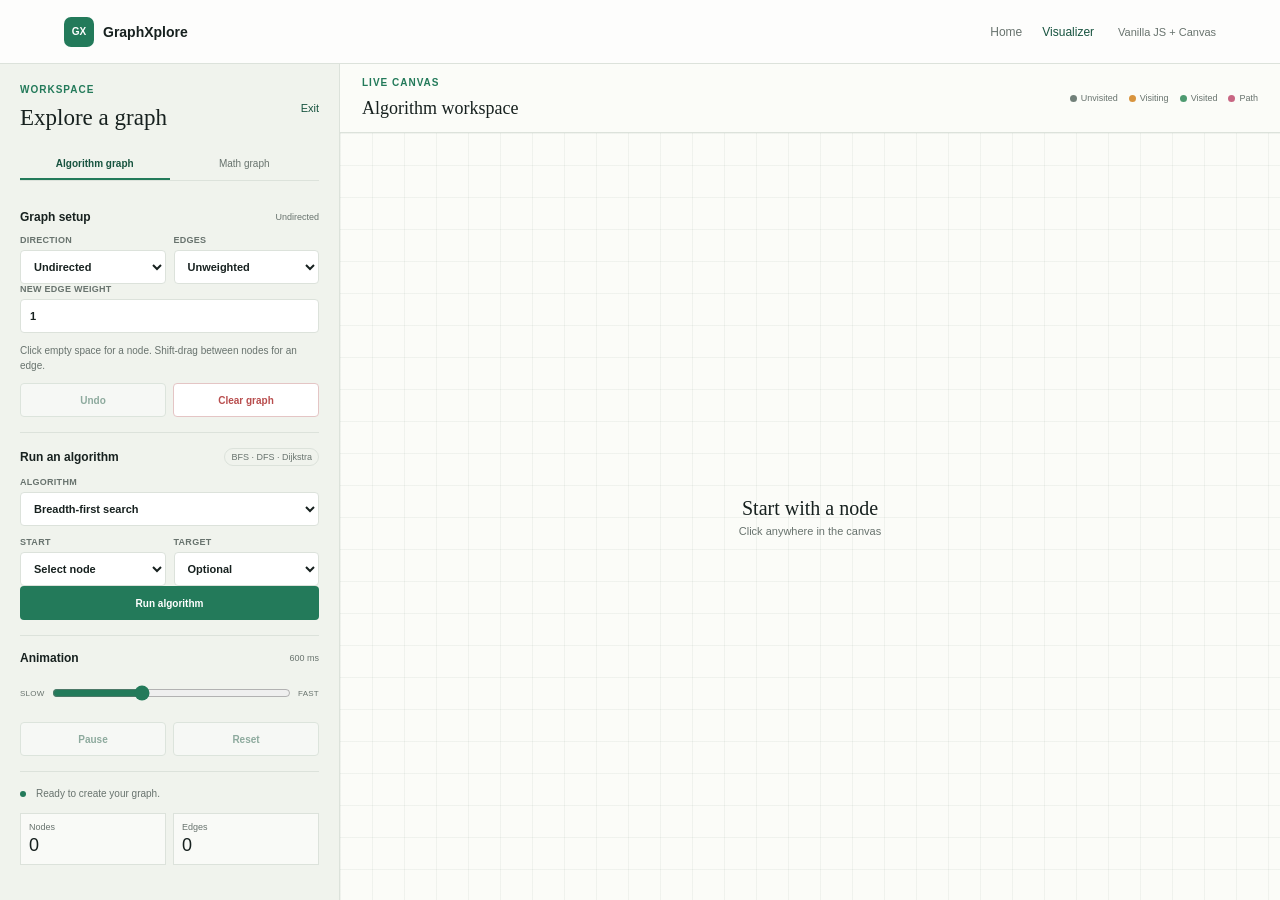
==== visualizer.html @ 520ca56a "feat: added visualizer page" ====
<!DOCTYPE html>
<html lang="en">
<head>
    <meta charset="UTF-8">
    <meta name="viewport" content="width=device-width, initial-scale=1.0">
    <meta name="description" content="Build graphs and explore algorithms with GraphXplore.">
    <title>GraphXplore | Visualizer</title>
    <link rel="stylesheet" href="./style.css">
</head>
<body class="workspace-page">
    <header class="topbar">
        <a class="brand" href="./index.html"><span class="brand-mark">GX</span><span>GraphXplore</span></a>
        <nav class="topnav" aria-label="Primary navigation"><a href="./index.html">Home</a><a class="active" href="./visualizer.html">Visualizer</a></nav>
        <span class="topbar-note">Vanilla JS + Canvas</span>
    </header>
    <main class="workspace">
        <aside class="control-panel">
            <div class="workspace-heading"><div><p class="eyebrow">Workspace</p><h1>Explore a graph</h1></div><a class="text-link" href="./index.html">Exit</a></div>
            <div class="mode-tabs" role="tablist" aria-label="Graph mode"><button id="algorithmMode" class="mode-tab active" role="tab">Algorithm graph</button><button id="mathMode" class="mode-tab" role="tab">Math graph</button></div>
            <section id="algorithmControls" class="control-section">
                <div class="section-title"><h2>Graph setup</h2><span id="graphModeLabel">Undirected</span></div>
                <div class="control-grid two"><label>Direction<select id="graphType"><option value="undirected">Undirected</option><option value="directed">Directed</option></select></label><label>Edges<select id="weightedGraph"><option value="no">Unweighted</option><option value="yes">Weighted</option></select></label></div>
                <label class="compact-label">New edge weight<input id="edgeWeight" type="number" min="1" value="1"></label>
                <p class="hint">Click empty space for a node. Shift-drag between nodes for an edge.</p>
                <div class="button-row"><button id="undoAction" class="btn btn-quiet" disabled>Undo</button><button id="clearGraph" class="btn btn-danger">Clear graph</button></div>
            </section>
            <section id="edgeEditor" class="control-section hidden"><div class="section-title"><h2>Selected edge</h2><button id="deleteSelection" class="icon-button" title="Delete selection" aria-label="Delete selection">×</button></div><p id="selectedEdgeLabel" class="selection-label">Select an edge on the canvas.</p><label class="compact-label">Custom weight<input id="selectedEdgeWeight" type="number" min="1" step="1"></label><button id="saveEdgeWeight" class="btn btn-primary">Save weight</button></section>
            <section id="algorithmSection" class="control-section"><div class="section-title"><h2>Run an algorithm</h2><span class="pill">BFS · DFS · Dijkstra</span></div><label class="compact-label">Algorithm<select id="algorithm"><option value="bfs">Breadth-first search</option><option value="dfs">Depth-first search</option><option value="dijkstra">Dijkstra shortest path</option></select></label><div class="control-grid two"><label>Start<select id="startNode"><option value="">Select node</option></select></label><label id="targetGroup">Target<select id="targetNode"><option value="">Optional</option></select></label></div><button id="runAlgorithm" class="btn btn-primary">Run algorithm</button></section>
            <section class="control-section"><div class="section-title"><h2>Animation</h2><span id="speedValue">600 ms</span></div><label class="range-label"><span>Slow</span><input id="speedSlider" type="range" min="100" max="1500" step="50" value="600"><span>Fast</span></label><div class="button-row"><button id="pauseResume" class="btn btn-quiet" disabled>Pause</button><button id="resetVisualization" class="btn btn-quiet" disabled>Reset</button></div></section>
            <section id="mathControls" class="control-section hidden"><div class="section-title"><h2>Equation plot</h2><span class="pill">No eval()</span></div><label class="compact-label">Equation<input id="equationInput" type="text" value="y = x^2" placeholder="y = sin(x)"></label><div class="control-grid two"><label>X min<input id="xMinInput" type="number" value="-5" step="any"></label><label>X max<input id="xMaxInput" type="number" value="5" step="any"></label></div><div class="control-grid two"><label>Y min<input id="yMinInput" type="number" placeholder="Auto" step="any"></label><label>Y max<input id="yMaxInput" type="number" placeholder="Auto" step="any"></label></div><label class="compact-label">Sample step<input id="stepInput" type="number" value="0.25" min="0.01" step="any"></label><div class="button-row"><button id="generateMathGraph" class="btn btn-primary">Plot equation</button><button id="createAlgorithmGraph" class="btn btn-quiet">Create algorithm graph</button></div></section>
            <section class="status-section"><div class="status-line"><span class="status-dot"></span><span id="statusMessage">Ready to create your graph.</span></div><div class="statistics"><div><span>Nodes</span><strong id="nodeCount">0</strong></div><div><span>Edges</span><strong id="edgeCount">0</strong></div></div></section>
        </aside>
        <section class="canvas-area"><div class="canvas-header"><div><p class="eyebrow">Live canvas</p><h2 id="canvasTitle">Algorithm workspace</h2></div><div class="legend"><span><i class="legend-dot unvisited"></i>Unvisited</span><span><i class="legend-dot visiting"></i>Visiting</span><span><i class="legend-dot visited"></i>Visited</span><span><i class="legend-dot path"></i>Path</span></div></div><div class="canvas-container"><canvas id="graphCanvas"></canvas><div id="emptyMessage" class="empty-message"><strong>Start with a node</strong><span>Click anywhere in the canvas</span></div></div></section>
    </main>
    <script type="module" src="./js/main.js"></script>
</body>
</html>
---- style.css ----
:root {
    --ink: #17211f;
    --muted: #68736e;
    --paper: #f5f6f1;
    --white: #ffffff;
    --line: #dce2db;
    --green: #237a5a;
    --green-dark: #17533f;
    --orange: #d77845;
    --red: #b84d4d;
    --canvas: #fbfcf8;
}

* { box-sizing: border-box; }
html, body { min-height: 100%; margin: 0; }
body { color: var(--ink); background: var(--paper); font-family: "Trebuchet MS", "Segoe UI", sans-serif; }
a { color: inherit; text-decoration: none; }
button, input, select { font: inherit; }
button, a { -webkit-tap-highlight-color: transparent; }

.topbar { height: 64px; display: flex; align-items: center; justify-content: space-between; padding: 0 clamp(16px, 5vw, 72px); border-bottom: 1px solid var(--line); background: rgba(255, 255, 255, .8); }
.brand { display: inline-flex; align-items: center; gap: 9px; font-size: 14px; font-weight: 700; }
.brand-mark { display: grid; place-items: center; width: 30px; height: 30px; border-radius: 7px; color: var(--white); background: var(--green); font-size: 10px; }
.topbar-note { color: var(--muted); font-size: 11px; }
.topnav { display: flex; gap: 20px; margin-left: auto; margin-right: 24px; color: var(--muted); font-size: 12px; }
.topnav a:hover, .topnav a.active, .text-link { color: var(--green-dark); }

.home-main { width: min(1080px, calc(100% - 32px)); min-height: calc(100vh - 118px); margin: auto; display: grid; grid-template-columns: minmax(0, 1.3fr) minmax(260px, .7fr); align-items: center; gap: clamp(32px, 7vw, 80px); }
.eyebrow { margin: 0 0 10px; color: var(--green); font-size: 10px; font-weight: 700; letter-spacing: .1em; text-transform: uppercase; }
.intro-copy h1 { max-width: 600px; margin: 0 0 18px; font-family: Georgia, serif; font-size: clamp(46px, 7vw, 76px); font-weight: 400; line-height: 1; }
.intro-copy h1 em { color: var(--green); font-style: normal; }
.intro-text { max-width: 510px; margin: 0 0 28px; color: var(--muted); font-size: 15px; line-height: 1.55; }
.home-actions { display: grid; gap: 10px; max-width: 560px; }
.home-card { display: grid; grid-template-columns: 34px 1fr 24px; align-items: center; gap: 12px; min-height: 76px; padding: 14px 16px; border: 1px solid var(--line); transition: transform .16s ease, box-shadow .16s ease; }
.home-card:hover { transform: translateX(4px); box-shadow: 0 10px 24px rgba(27, 47, 39, .08); }
.primary-card { color: var(--white); background: var(--green-dark); border-color: var(--green-dark); }
.secondary-card { background: var(--white); }
.card-number { align-self: start; color: var(--orange); font-family: Georgia, serif; font-size: 13px; }
.home-card strong, .home-card small { display: block; }
.home-card strong { margin-bottom: 4px; font-size: 14px; }
.home-card small { opacity: .7; font-size: 11px; }
.card-arrow { font-size: 20px; text-align: right; }
.home-note { padding: 26px; background: #e7eee5; border-top: 3px solid var(--orange); }
.home-note h2 { margin: 0 0 12px; font-family: Georgia, serif; font-size: 26px; font-weight: 400; line-height: 1.1; }
.home-note p:last-child { margin: 0; color: var(--muted); font-size: 12px; line-height: 1.55; }
.mini-graph { position: relative; height: 140px; margin-bottom: 24px; }
.mini-node { position: absolute; z-index: 1; display: grid; place-items: center; width: 32px; height: 32px; border: 3px solid var(--green); border-radius: 50%; color: var(--green-dark); background: #f7fbf4; font-size: 11px; font-weight: 700; }
.node-a { left: 4%; top: 45%; } .node-b { left: 36%; top: 9%; } .node-c { right: 3%; top: 31%; } .node-d { left: 57%; bottom: 2%; }
.line { position: absolute; height: 2px; transform-origin: left center; background: var(--green); opacity: .55; }
.line-a { width: 108px; left: 16%; top: 49%; transform: rotate(-33deg); } .line-b { width: 118px; left: 46%; top: 35%; transform: rotate(55deg); }
.home-footer { display: flex; justify-content: space-between; width: min(1080px, calc(100% - 32px)); margin: auto; padding: 14px 0; border-top: 1px solid var(--line); color: var(--muted); font-size: 10px; }

.workspace-page { height: 100vh; overflow: hidden; }
.workspace { height: calc(100vh - 64px); display: grid; grid-template-columns: minmax(290px, 340px) 1fr; }
.control-panel { overflow-y: auto; padding: 20px; background: #f0f3ed; border-right: 1px solid var(--line); }
.workspace-heading, .section-title, .canvas-header, .status-line { display: flex; align-items: center; justify-content: space-between; gap: 10px; }
.workspace-heading { margin-bottom: 18px; }
.workspace-heading h1 { margin: 0; font-family: Georgia, serif; font-size: 23px; font-weight: 400; }
.text-link { font-size: 11px; }
.mode-tabs { display: grid; grid-template-columns: 1fr 1fr; margin-bottom: 14px; border-bottom: 1px solid var(--line); }
.mode-tab { padding: 9px 3px; border: 0; border-bottom: 2px solid transparent; color: var(--muted); background: transparent; cursor: pointer; font-size: 10px; }
.mode-tab.active { border-bottom-color: var(--green); color: var(--green-dark); font-weight: 700; }
.control-section { padding: 15px 0; border-bottom: 1px solid var(--line); }
.section-title { margin-bottom: 11px; }
.section-title h2 { margin: 0; font-size: 12px; }
.section-title > span { color: var(--muted); font-size: 9px; }
.pill { padding: 3px 6px; border: 1px solid var(--line); border-radius: 99px; }
.control-grid { display: grid; gap: 8px; }
.control-grid.two { grid-template-columns: 1fr 1fr; }
label { display: block; color: var(--muted); font-size: 9px; font-weight: 700; letter-spacing: .03em; text-transform: uppercase; }
select, input { width: 100%; min-height: 34px; margin-top: 5px; padding: 7px 9px; border: 1px solid var(--line); border-radius: 4px; outline: 0; color: var(--ink); background: var(--white); font-size: 11px; text-transform: none; }
select:focus, input:focus { border-color: var(--green); box-shadow: 0 0 0 2px rgba(35, 122, 90, .12); }
.compact-label { margin-bottom: 11px; }
.hint, .selection-label { margin: 10px 0; color: var(--muted); font-size: 10px; line-height: 1.45; }
.selection-label { margin-top: -3px; }
.button-row { display: flex; gap: 7px; }
.btn { min-height: 34px; padding: 7px 10px; border: 1px solid transparent; border-radius: 4px; cursor: pointer; font-size: 10px; font-weight: 700; }
.btn:disabled { opacity: .45; cursor: not-allowed; }
.btn-primary { width: 100%; color: var(--white); background: var(--green); }
.btn-primary:hover { background: var(--green-dark); }
.btn-quiet { flex: 1; color: var(--green-dark); border-color: #c4d2c8; background: var(--white); }
.btn-danger { flex: 1; color: var(--red); border-color: #e4c5c5; background: var(--white); }
.icon-button { border: 0; color: var(--red); background: transparent; cursor: pointer; font-size: 19px; line-height: 1; }
.range-label { display: flex; align-items: center; gap: 7px; margin-bottom: 12px; color: var(--muted); font-size: 8px; font-weight: 400; }
.range-label input { margin: 0; accent-color: var(--green); }
.status-section { padding-top: 15px; }
.status-line { justify-content: flex-start; color: var(--muted); font-size: 10px; line-height: 1.4; }
.status-dot { width: 6px; height: 6px; flex: 0 0 6px; border-radius: 50%; background: var(--green); }
.statistics { display: grid; grid-template-columns: 1fr 1fr; gap: 7px; margin-top: 12px; }
.statistics div { padding: 8px; border: 1px solid var(--line); background: rgba(255, 255, 255, .6); }
.statistics span, .statistics strong { display: block; }
.statistics span { margin-bottom: 3px; color: var(--muted); font-size: 9px; }
.statistics strong { font-size: 18px; font-weight: 400; }

.canvas-area { min-width: 0; display: flex; flex-direction: column; background: var(--canvas); }
.canvas-header { min-height: 68px; padding: 13px 22px; border-bottom: 1px solid var(--line); }
.canvas-header h2 { margin: 0; font-family: Georgia, serif; font-size: 18px; font-weight: 400; }
.legend { display: flex; flex-wrap: wrap; gap: 11px; color: var(--muted); font-size: 9px; }
.legend span { display: flex; align-items: center; gap: 4px; }
.legend-dot { width: 7px; height: 7px; border-radius: 50%; }
.unvisited { background: #718079; } .visiting { background: #d8943e; } .visited { background: #4d9a70; } .path { background: #c86683; }
.canvas-container { position: relative; flex: 1; min-height: 0; background-color: var(--canvas); background-image: linear-gradient(rgba(64, 92, 75, .06) 1px, transparent 1px), linear-gradient(90deg, rgba(64, 92, 75, .06) 1px, transparent 1px); background-size: 32px 32px; }
.canvas-container canvas { display: block; width: 100%; height: 100%; cursor: crosshair; }
.empty-message { position: absolute; top: 50%; left: 50%; display: grid; gap: 5px; transform: translate(-50%, -50%); pointer-events: none; color: var(--muted); text-align: center; }
.empty-message strong { color: var(--ink); font-family: Georgia, serif; font-size: 20px; font-weight: 400; }
.empty-message span { font-size: 11px; }
.hidden { display: none !important; }

@media (max-width: 820px) {
    .home-main { grid-template-columns: 1fr; padding: 45px 0 24px; }
    .home-note { max-width: 540px; }
    .workspace-page { height: auto; overflow: auto; }
    .workspace { height: auto; grid-template-columns: 1fr; }
    .control-panel { border-right: 0; border-bottom: 1px solid var(--line); }
    .canvas-area { height: 70vh; min-height: 480px; }
    .topbar-note { display: none; }
}

@media (max-width: 520px) {
    .topnav { gap: 12px; margin-right: 0; }
    .home-main, .home-footer { width: calc(100% - 24px); }
    .intro-copy h1 { font-size: 50px; }
    .home-footer span:last-child { display: none; }
    .control-panel { padding: 16px 14px; }
    .canvas-header { align-items: flex-start; flex-direction: column; padding: 13px 14px; }
    .legend { gap: 8px; }
}
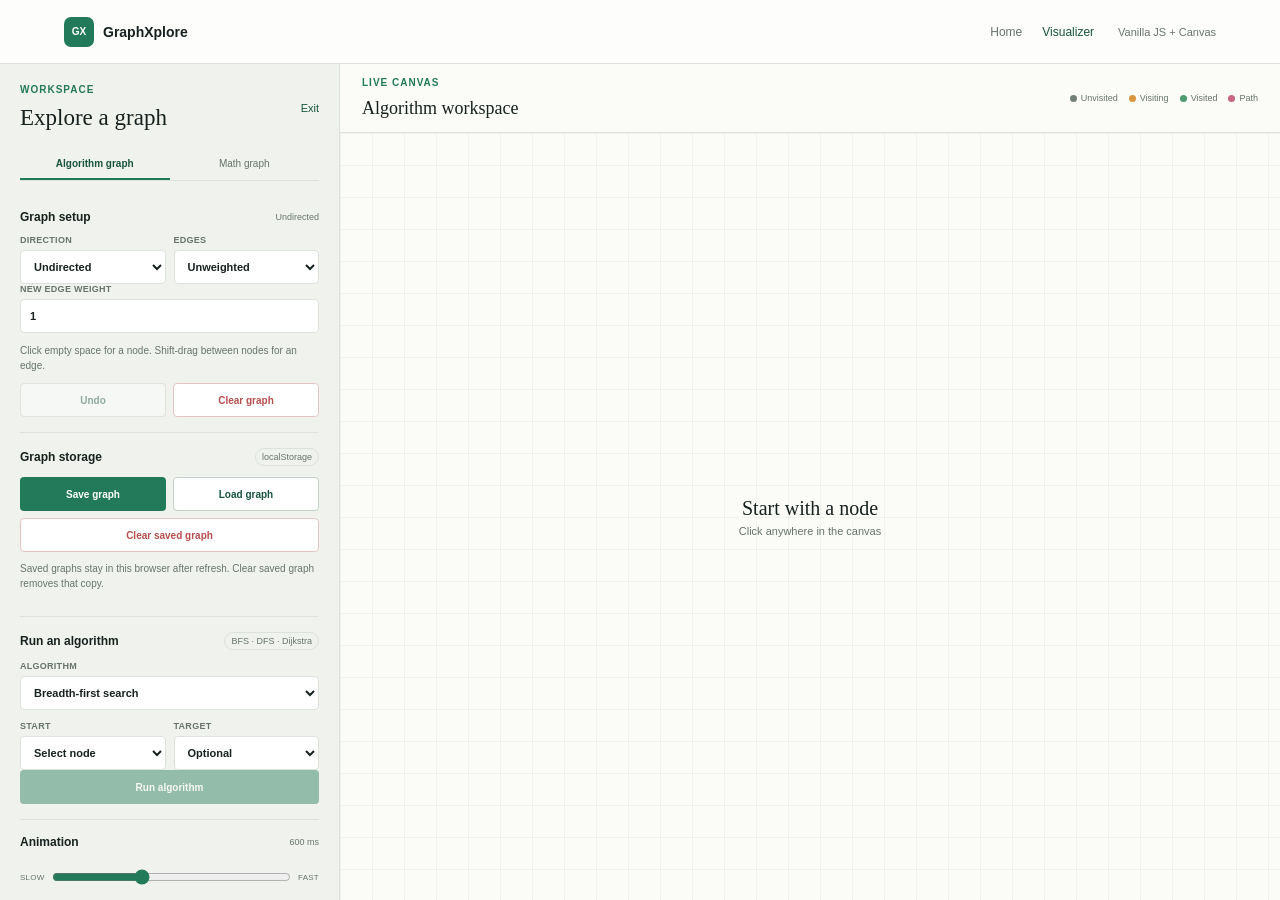
==== commit 46b57437: "feat: add localStorage persistence and improve UI spacing" ====
--- a/visualizer.html
+++ b/visualizer.html
@@ -8,6 +8,7 @@
     <link rel="stylesheet" href="./style.css">
 </head>
 <body class="workspace-page">
+    <div id="storageToast" class="storage-toast hidden" role="status" aria-live="polite" aria-atomic="true"></div>
     <header class="topbar">
         <a class="brand" href="./index.html"><span class="brand-mark">GX</span><span>GraphXplore</span></a>
         <nav class="topnav" aria-label="Primary navigation"><a href="./index.html">Home</a><a class="active" href="./visualizer.html">Visualizer</a></nav>
@@ -24,6 +25,40 @@
                 <p class="hint">Click empty space for a node. Shift-drag between nodes for an edge.</p>
                 <div class="button-row"><button id="undoAction" class="btn btn-quiet" disabled>Undo</button><button id="clearGraph" class="btn btn-danger">Clear graph</button></div>
             </section>
+
+            <section class="control-section">
+
+                <div class="section-title">
+                    <h2>Graph storage</h2>
+                    <span class="pill">localStorage</span>
+                </div>
+
+                <div class="button-row storage-actions">
+                    <button
+                        id="saveGraph"
+                        class="btn btn-primary">
+                        Save graph
+                    </button>
+
+                    <button
+                        id="loadGraph"
+                        class="btn btn-quiet">
+                        Load graph
+                    </button>
+                </div>
+
+                <button
+                    id="clearSavedGraph"
+                    class="btn btn-danger">
+                    Clear saved graph
+                </button>
+
+                <p class="hint">
+                    Saved graphs stay in this browser after refresh. Clear saved graph removes that copy.
+                </p>
+
+            </section>
+
             <section id="edgeEditor" class="control-section hidden"><div class="section-title"><h2>Selected edge</h2><button id="deleteSelection" class="icon-button" title="Delete selection" aria-label="Delete selection">×</button></div><p id="selectedEdgeLabel" class="selection-label">Select an edge on the canvas.</p><label class="compact-label">Custom weight<input id="selectedEdgeWeight" type="number" min="1" step="1"></label><button id="saveEdgeWeight" class="btn btn-primary">Save weight</button></section>
             <section id="algorithmSection" class="control-section"><div class="section-title"><h2>Run an algorithm</h2><span class="pill">BFS · DFS · Dijkstra</span></div><label class="compact-label">Algorithm<select id="algorithm"><option value="bfs">Breadth-first search</option><option value="dfs">Depth-first search</option><option value="dijkstra">Dijkstra shortest path</option></select></label><div class="control-grid two"><label>Start<select id="startNode"><option value="">Select node</option></select></label><label id="targetGroup">Target<select id="targetNode"><option value="">Optional</option></select></label></div><button id="runAlgorithm" class="btn btn-primary">Run algorithm</button></section>
             <section class="control-section"><div class="section-title"><h2>Animation</h2><span id="speedValue">600 ms</span></div><label class="range-label"><span>Slow</span><input id="speedSlider" type="range" min="100" max="1500" step="50" value="600"><span>Fast</span></label><div class="button-row"><button id="pauseResume" class="btn btn-quiet" disabled>Pause</button><button id="resetVisualization" class="btn btn-quiet" disabled>Reset</button></div></section>
--- a/style.css
+++ b/style.css
@@ -80,6 +80,11 @@
 .btn-primary:hover { background: var(--green-dark); }
 .btn-quiet { flex: 1; color: var(--green-dark); border-color: #c4d2c8; background: var(--white); }
 .btn-danger { flex: 1; color: var(--red); border-color: #e4c5c5; background: var(--white); }
+#clearSavedGraph { width: 100%; margin-top: 7px; }
+.storage-actions .btn { flex: 1; }
+.storage-actions .btn-primary { width: auto; }
+.storage-toast { position: fixed; z-index: 10; top: 76px; right: 20px; max-width: min(360px, calc(100vw - 32px)); padding: 12px 16px; border: 1px solid #b9d1c2; color: var(--green-dark); background: var(--white); box-shadow: 0 3px 12px rgba(23, 33, 31, .12); font-size: 12px; line-height: 1.4; }
+.storage-toast.error { border-color: #e4c5c5; color: var(--red); }
 .icon-button { border: 0; color: var(--red); background: transparent; cursor: pointer; font-size: 19px; line-height: 1; }
 .range-label { display: flex; align-items: center; gap: 7px; margin-bottom: 12px; color: var(--muted); font-size: 8px; font-weight: 400; }
 .range-label input { margin: 0; accent-color: var(--green); }
@@ -122,6 +127,7 @@
     .intro-copy h1 { font-size: 50px; }
     .home-footer span:last-child { display: none; }
     .control-panel { padding: 16px 14px; }
+    .storage-toast { top: 72px; right: 12px; }
     .canvas-header { align-items: flex-start; flex-direction: column; padding: 13px 14px; }
     .legend { gap: 8px; }
 }
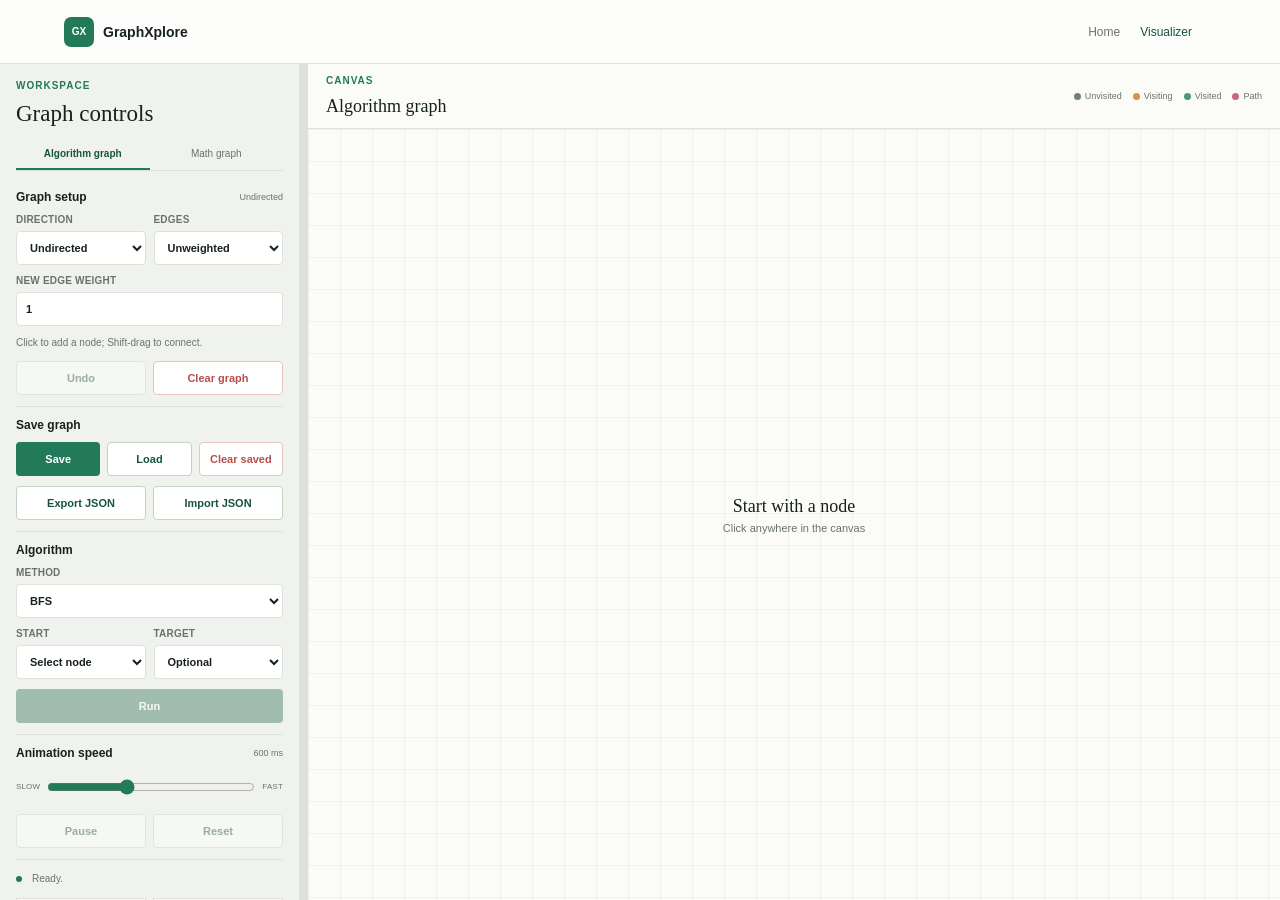
==== commit 52b853a0: "feat: improve UI/UX and add JSON import export" ====
--- a/visualizer.html
+++ b/visualizer.html
@@ -12,60 +12,42 @@
     <header class="topbar">
         <a class="brand" href="./index.html"><span class="brand-mark">GX</span><span>GraphXplore</span></a>
         <nav class="topnav" aria-label="Primary navigation"><a href="./index.html">Home</a><a class="active" href="./visualizer.html">Visualizer</a></nav>
-        <span class="topbar-note">Vanilla JS + Canvas</span>
+        <!-- <span class="topbar-note">Vanilla JS + Canvas</span> -->
     </header>
     <main class="workspace">
-        <aside class="control-panel">
-            <div class="workspace-heading"><div><p class="eyebrow">Workspace</p><h1>Explore a graph</h1></div><a class="text-link" href="./index.html">Exit</a></div>
+        <aside id="controlPanel" class="control-panel">
+            <div class="workspace-heading"><div><p class="eyebrow">Workspace</p><h1>Graph controls</h1></div></div>
             <div class="mode-tabs" role="tablist" aria-label="Graph mode"><button id="algorithmMode" class="mode-tab active" role="tab">Algorithm graph</button><button id="mathMode" class="mode-tab" role="tab">Math graph</button></div>
             <section id="algorithmControls" class="control-section">
                 <div class="section-title"><h2>Graph setup</h2><span id="graphModeLabel">Undirected</span></div>
                 <div class="control-grid two"><label>Direction<select id="graphType"><option value="undirected">Undirected</option><option value="directed">Directed</option></select></label><label>Edges<select id="weightedGraph"><option value="no">Unweighted</option><option value="yes">Weighted</option></select></label></div>
                 <label class="compact-label">New edge weight<input id="edgeWeight" type="number" min="1" value="1"></label>
-                <p class="hint">Click empty space for a node. Shift-drag between nodes for an edge.</p>
+                <p class="hint">Click to add a node; Shift-drag to connect.</p>
                 <div class="button-row"><button id="undoAction" class="btn btn-quiet" disabled>Undo</button><button id="clearGraph" class="btn btn-danger">Clear graph</button></div>
             </section>
 
-            <section class="control-section">
-
-                <div class="section-title">
-                    <h2>Graph storage</h2>
-                    <span class="pill">localStorage</span>
+            <section id="storageSection" class="control-section">
+                <div class="section-title"><h2>Save graph</h2></div>
+                <div class="button-row storage-actions">
+                    <button id="saveGraph" class="btn btn-primary">Save</button>
+                    <button id="loadGraph" class="btn btn-quiet">Load</button>
+                    <button id="clearSavedGraph" class="btn btn-danger">Clear saved</button>
                 </div>
-
                 <div class="button-row storage-actions">
-                    <button
-                        id="saveGraph"
-                        class="btn btn-primary">
-                        Save graph
-                    </button>
-
-                    <button
-                        id="loadGraph"
-                        class="btn btn-quiet">
-                        Load graph
-                    </button>
+                    <button id="exportGraphJson" class="btn btn-quiet">Export JSON</button>
+                    <button id="importGraphJson" class="btn btn-quiet">Import JSON</button>
+                    <input id="importGraphFile" class="file-input-hidden" type="file" accept=".json,application/json" aria-label="Choose graph JSON file">
                 </div>
-
-                <button
-                    id="clearSavedGraph"
-                    class="btn btn-danger">
-                    Clear saved graph
-                </button>
-
-                <p class="hint">
-                    Saved graphs stay in this browser after refresh. Clear saved graph removes that copy.
-                </p>
-
             </section>
 
             <section id="edgeEditor" class="control-section hidden"><div class="section-title"><h2>Selected edge</h2><button id="deleteSelection" class="icon-button" title="Delete selection" aria-label="Delete selection">×</button></div><p id="selectedEdgeLabel" class="selection-label">Select an edge on the canvas.</p><label class="compact-label">Custom weight<input id="selectedEdgeWeight" type="number" min="1" step="1"></label><button id="saveEdgeWeight" class="btn btn-primary">Save weight</button></section>
-            <section id="algorithmSection" class="control-section"><div class="section-title"><h2>Run an algorithm</h2><span class="pill">BFS · DFS · Dijkstra</span></div><label class="compact-label">Algorithm<select id="algorithm"><option value="bfs">Breadth-first search</option><option value="dfs">Depth-first search</option><option value="dijkstra">Dijkstra shortest path</option></select></label><div class="control-grid two"><label>Start<select id="startNode"><option value="">Select node</option></select></label><label id="targetGroup">Target<select id="targetNode"><option value="">Optional</option></select></label></div><button id="runAlgorithm" class="btn btn-primary">Run algorithm</button></section>
-            <section class="control-section"><div class="section-title"><h2>Animation</h2><span id="speedValue">600 ms</span></div><label class="range-label"><span>Slow</span><input id="speedSlider" type="range" min="100" max="1500" step="50" value="600"><span>Fast</span></label><div class="button-row"><button id="pauseResume" class="btn btn-quiet" disabled>Pause</button><button id="resetVisualization" class="btn btn-quiet" disabled>Reset</button></div></section>
-            <section id="mathControls" class="control-section hidden"><div class="section-title"><h2>Equation plot</h2><span class="pill">No eval()</span></div><label class="compact-label">Equation<input id="equationInput" type="text" value="y = x^2" placeholder="y = sin(x)"></label><div class="control-grid two"><label>X min<input id="xMinInput" type="number" value="-5" step="any"></label><label>X max<input id="xMaxInput" type="number" value="5" step="any"></label></div><div class="control-grid two"><label>Y min<input id="yMinInput" type="number" placeholder="Auto" step="any"></label><label>Y max<input id="yMaxInput" type="number" placeholder="Auto" step="any"></label></div><label class="compact-label">Sample step<input id="stepInput" type="number" value="0.25" min="0.01" step="any"></label><div class="button-row"><button id="generateMathGraph" class="btn btn-primary">Plot equation</button><button id="createAlgorithmGraph" class="btn btn-quiet">Create algorithm graph</button></div></section>
-            <section class="status-section"><div class="status-line"><span class="status-dot"></span><span id="statusMessage">Ready to create your graph.</span></div><div class="statistics"><div><span>Nodes</span><strong id="nodeCount">0</strong></div><div><span>Edges</span><strong id="edgeCount">0</strong></div></div></section>
+            <section id="algorithmSection" class="control-section"><div class="section-title"><h2>Algorithm</h2></div><label class="compact-label">Method<select id="algorithm"><option value="bfs">BFS</option><option value="dfs">DFS</option><option value="dijkstra">Dijkstra shortest path</option></select></label><div class="control-grid two"><label>Start<select id="startNode"><option value="">Select node</option></select></label><label id="targetGroup">Target<select id="targetNode"><option value="">Optional</option></select></label></div><button id="runAlgorithm" class="btn btn-primary">Run</button></section>
+            <section id="animationSection" class="control-section"><div class="section-title"><h2>Animation speed</h2><span id="speedValue">600 ms</span></div><label class="range-label"><span>Slow</span><input id="speedSlider" type="range" min="100" max="1500" step="50" value="600"><span>Fast</span></label><div class="button-row"><button id="pauseResume" class="btn btn-quiet" disabled>Pause</button><button id="resetVisualization" class="btn btn-quiet" disabled>Reset</button></div></section>
+            <section id="mathControls" class="control-section hidden"><div class="section-title"><h2>Equation</h2></div><div class="equation-input-row"><span>Y =</span><input id="equationInput" type="text" value="x^2" placeholder="sin(x)" aria-label="Equation expression"></div><div class="control-grid two range-row"><label>X min<input id="xMinInput" type="number" value="-5" step="any"></label><label>X max<input id="xMaxInput" type="number" value="5" step="any"></label></div><div class="control-grid two range-row"><label>Y min<input id="yMinInput" type="number" placeholder="Auto" step="any"></label><label>Y max<input id="yMaxInput" type="number" placeholder="Auto" step="any"></label></div><label class="compact-label">Sample step<input id="stepInput" type="number" value="0.25" min="0.01" step="any"></label><div class="button-row"><button id="generateMathGraph" class="btn btn-primary">Plot</button><button id="createAlgorithmGraph" class="btn btn-quiet">Use as graph</button></div></section>
+            <section class="status-section"><div class="status-line"><span class="status-dot"></span><span id="statusMessage">Ready.</span></div><div id="statistics" class="statistics"><div><span>Nodes</span><strong id="nodeCount">0</strong></div><div><span>Edges</span><strong id="edgeCount">0</strong></div></div></section>
         </aside>
-        <section class="canvas-area"><div class="canvas-header"><div><p class="eyebrow">Live canvas</p><h2 id="canvasTitle">Algorithm workspace</h2></div><div class="legend"><span><i class="legend-dot unvisited"></i>Unvisited</span><span><i class="legend-dot visiting"></i>Visiting</span><span><i class="legend-dot visited"></i>Visited</span><span><i class="legend-dot path"></i>Path</span></div></div><div class="canvas-container"><canvas id="graphCanvas"></canvas><div id="emptyMessage" class="empty-message"><strong>Start with a node</strong><span>Click anywhere in the canvas</span></div></div></section>
+        <div id="sidebarResizer" class="sidebar-resizer" role="separator" aria-orientation="vertical" aria-label="Resize sidebar" aria-valuemin="250" aria-valuemax="480" aria-valuenow="300" tabindex="0"></div>
+        <section class="canvas-area"><div class="canvas-header"><div><p class="eyebrow">Canvas</p><h2 id="canvasTitle">Algorithm graph</h2></div><div class="legend"><span><i class="legend-dot unvisited"></i>Unvisited</span><span><i class="legend-dot visiting"></i>Visiting</span><span><i class="legend-dot visited"></i>Visited</span><span><i class="legend-dot path"></i>Path</span></div></div><div class="canvas-container"><canvas id="graphCanvas"></canvas><div id="emptyMessage" class="empty-message"><strong>Start with a node</strong><span>Click anywhere in the canvas</span></div></div></section>
     </main>
     <script type="module" src="./js/main.js"></script>
 </body>
--- a/style.css
+++ b/style.css
@@ -51,54 +51,72 @@
 .home-footer { display: flex; justify-content: space-between; width: min(1080px, calc(100% - 32px)); margin: auto; padding: 14px 0; border-top: 1px solid var(--line); color: var(--muted); font-size: 10px; }
 
 .workspace-page { height: 100vh; overflow: hidden; }
-.workspace { height: calc(100vh - 64px); display: grid; grid-template-columns: minmax(290px, 340px) 1fr; }
-.control-panel { overflow-y: auto; padding: 20px; background: #f0f3ed; border-right: 1px solid var(--line); }
+.workspace { --sidebar-width: 300px; height: calc(100vh - 64px); display: grid; grid-template-columns: minmax(250px, var(--sidebar-width)) 8px minmax(0, 1fr); }
+.control-panel { overflow-y: auto; padding: 16px; background: #f0f3ed; border-right: 1px solid var(--line); }
+.sidebar-resizer { position: relative; z-index: 1; cursor: col-resize; touch-action: none; background: var(--line); }
+.sidebar-resizer::after { position: absolute; top: 0; bottom: 0; left: 3px; width: 2px; background: transparent; content: ""; }
+.sidebar-resizer:hover::after, .sidebar-resizer:focus-visible::after, .workspace.resizing-sidebar .sidebar-resizer::after { background: var(--green); }
+.sidebar-resizer:focus-visible { outline: 2px solid var(--green); outline-offset: -2px; }
+.workspace.resizing-sidebar { cursor: col-resize; user-select: none; }
 .workspace-heading, .section-title, .canvas-header, .status-line { display: flex; align-items: center; justify-content: space-between; gap: 10px; }
-.workspace-heading { margin-bottom: 18px; }
+.workspace-heading { margin-bottom: 12px; }
 .workspace-heading h1 { margin: 0; font-family: Georgia, serif; font-size: 23px; font-weight: 400; }
 .text-link { font-size: 11px; }
-.mode-tabs { display: grid; grid-template-columns: 1fr 1fr; margin-bottom: 14px; border-bottom: 1px solid var(--line); }
+.mode-tabs { display: grid; grid-template-columns: 1fr 1fr; margin-bottom: 8px; border-bottom: 1px solid var(--line); }
 .mode-tab { padding: 9px 3px; border: 0; border-bottom: 2px solid transparent; color: var(--muted); background: transparent; cursor: pointer; font-size: 10px; }
 .mode-tab.active { border-bottom-color: var(--green); color: var(--green-dark); font-weight: 700; }
-.control-section { padding: 15px 0; border-bottom: 1px solid var(--line); }
-.section-title { margin-bottom: 11px; }
+.control-section { display: flex; flex-direction: column; gap: 10px; padding: 11px 0; border-bottom: 1px solid var(--line); }
+.section-title { margin-bottom: 0; }
 .section-title h2 { margin: 0; font-size: 12px; }
 .section-title > span { color: var(--muted); font-size: 9px; }
 .pill { padding: 3px 6px; border: 1px solid var(--line); border-radius: 99px; }
-.control-grid { display: grid; gap: 8px; }
+.control-grid { display: grid; gap: 10px 8px; }
 .control-grid.two { grid-template-columns: 1fr 1fr; }
-label { display: block; color: var(--muted); font-size: 9px; font-weight: 700; letter-spacing: .03em; text-transform: uppercase; }
+label { display: block; color: var(--muted); font-size: 10px; font-weight: 700; letter-spacing: .02em; text-transform: uppercase; }
 select, input { width: 100%; min-height: 34px; margin-top: 5px; padding: 7px 9px; border: 1px solid var(--line); border-radius: 4px; outline: 0; color: var(--ink); background: var(--white); font-size: 11px; text-transform: none; }
+label > select, label > input { display: block; margin-top: 6px; }
 select:focus, input:focus { border-color: var(--green); box-shadow: 0 0 0 2px rgba(35, 122, 90, .12); }
-.compact-label { margin-bottom: 11px; }
-.hint, .selection-label { margin: 10px 0; color: var(--muted); font-size: 10px; line-height: 1.45; }
+.mode-tab:focus-visible, .btn:focus-visible, .icon-button:focus-visible, .text-link:focus-visible { outline: 2px solid var(--green); outline-offset: 2px; }
+.compact-label { margin-bottom: 0; }
+.hint, .selection-label { margin: 0; color: var(--muted); font-size: 10px; line-height: 1.45; }
 .selection-label { margin-top: -3px; }
 .button-row { display: flex; gap: 7px; }
-.btn { min-height: 34px; padding: 7px 10px; border: 1px solid transparent; border-radius: 4px; cursor: pointer; font-size: 10px; font-weight: 700; }
-.btn:disabled { opacity: .45; cursor: not-allowed; }
+.btn { min-height: 34px; padding: 7px 10px; border: 1px solid transparent; border-radius: 4px; cursor: pointer; font-size: 11px; font-weight: 700; }
+.btn:disabled { opacity: .42; cursor: not-allowed; filter: grayscale(.25); }
 .btn-primary { width: 100%; color: var(--white); background: var(--green); }
 .btn-primary:hover { background: var(--green-dark); }
 .btn-quiet { flex: 1; color: var(--green-dark); border-color: #c4d2c8; background: var(--white); }
+.btn-quiet:hover:not(:disabled) { background: #f7faf7; border-color: var(--green); }
 .btn-danger { flex: 1; color: var(--red); border-color: #e4c5c5; background: var(--white); }
-#clearSavedGraph { width: 100%; margin-top: 7px; }
-.storage-actions .btn { flex: 1; }
-.storage-actions .btn-primary { width: auto; }
+.btn-danger:hover:not(:disabled) { background: #fcf7f7; border-color: var(--red); }
+.storage-actions .btn { flex: 1; padding-inline: 6px; }
+.file-input-hidden { display: none; }
+#algorithmSection #runAlgorithm { margin-top: 0; }
+.equation-input-row { display: flex; align-items: center; gap: 9px; margin-bottom: 0; }
+.equation-input-row span { flex: 0 0 auto; color: var(--muted); font-size: 10px; font-weight: 700; }
+.equation-input-row input { min-width: 0; margin: 0; }
+.range-row + .range-row { margin-top: 0; }
+.control-panel.math-mode #storageSection,
+.control-panel.math-mode #edgeEditor,
+.control-panel.math-mode #animationSection,
+.control-panel.math-mode .statistics { display: none; }
+.workspace-page.math-mode .legend { display: none; }
 .storage-toast { position: fixed; z-index: 10; top: 76px; right: 20px; max-width: min(360px, calc(100vw - 32px)); padding: 12px 16px; border: 1px solid #b9d1c2; color: var(--green-dark); background: var(--white); box-shadow: 0 3px 12px rgba(23, 33, 31, .12); font-size: 12px; line-height: 1.4; }
 .storage-toast.error { border-color: #e4c5c5; color: var(--red); }
 .icon-button { border: 0; color: var(--red); background: transparent; cursor: pointer; font-size: 19px; line-height: 1; }
-.range-label { display: flex; align-items: center; gap: 7px; margin-bottom: 12px; color: var(--muted); font-size: 8px; font-weight: 400; }
+.range-label { display: flex; align-items: center; gap: 7px; margin-bottom: 0; color: var(--muted); font-size: 8px; font-weight: 400; }
 .range-label input { margin: 0; accent-color: var(--green); }
-.status-section { padding-top: 15px; }
+.status-section { padding-top: 12px; }
 .status-line { justify-content: flex-start; color: var(--muted); font-size: 10px; line-height: 1.4; }
 .status-dot { width: 6px; height: 6px; flex: 0 0 6px; border-radius: 50%; background: var(--green); }
 .statistics { display: grid; grid-template-columns: 1fr 1fr; gap: 7px; margin-top: 12px; }
-.statistics div { padding: 8px; border: 1px solid var(--line); background: rgba(255, 255, 255, .6); }
+.statistics div { padding: 7px 8px; border: 1px solid var(--line); background: rgba(255, 255, 255, .6); }
 .statistics span, .statistics strong { display: block; }
 .statistics span { margin-bottom: 3px; color: var(--muted); font-size: 9px; }
 .statistics strong { font-size: 18px; font-weight: 400; }
 
 .canvas-area { min-width: 0; display: flex; flex-direction: column; background: var(--canvas); }
-.canvas-header { min-height: 68px; padding: 13px 22px; border-bottom: 1px solid var(--line); }
+.canvas-header { min-height: 62px; padding: 11px 18px; border-bottom: 1px solid var(--line); }
 .canvas-header h2 { margin: 0; font-family: Georgia, serif; font-size: 18px; font-weight: 400; }
 .legend { display: flex; flex-wrap: wrap; gap: 11px; color: var(--muted); font-size: 9px; }
 .legend span { display: flex; align-items: center; gap: 4px; }
@@ -107,7 +125,7 @@
 .canvas-container { position: relative; flex: 1; min-height: 0; background-color: var(--canvas); background-image: linear-gradient(rgba(64, 92, 75, .06) 1px, transparent 1px), linear-gradient(90deg, rgba(64, 92, 75, .06) 1px, transparent 1px); background-size: 32px 32px; }
 .canvas-container canvas { display: block; width: 100%; height: 100%; cursor: crosshair; }
 .empty-message { position: absolute; top: 50%; left: 50%; display: grid; gap: 5px; transform: translate(-50%, -50%); pointer-events: none; color: var(--muted); text-align: center; }
-.empty-message strong { color: var(--ink); font-family: Georgia, serif; font-size: 20px; font-weight: 400; }
+.empty-message strong { color: var(--ink); font-family: Georgia, serif; font-size: 18px; font-weight: 400; }
 .empty-message span { font-size: 11px; }
 .hidden { display: none !important; }
 
@@ -117,7 +135,8 @@
     .workspace-page { height: auto; overflow: auto; }
     .workspace { height: auto; grid-template-columns: 1fr; }
     .control-panel { border-right: 0; border-bottom: 1px solid var(--line); }
-    .canvas-area { height: 70vh; min-height: 480px; }
+    .sidebar-resizer { display: none; }
+    .canvas-area { height: 68vh; min-height: 420px; }
     .topbar-note { display: none; }
 }
 
@@ -130,4 +149,5 @@
     .storage-toast { top: 72px; right: 12px; }
     .canvas-header { align-items: flex-start; flex-direction: column; padding: 13px 14px; }
     .legend { gap: 8px; }
+    .canvas-area { height: 62vh; min-height: 360px; }
 }
